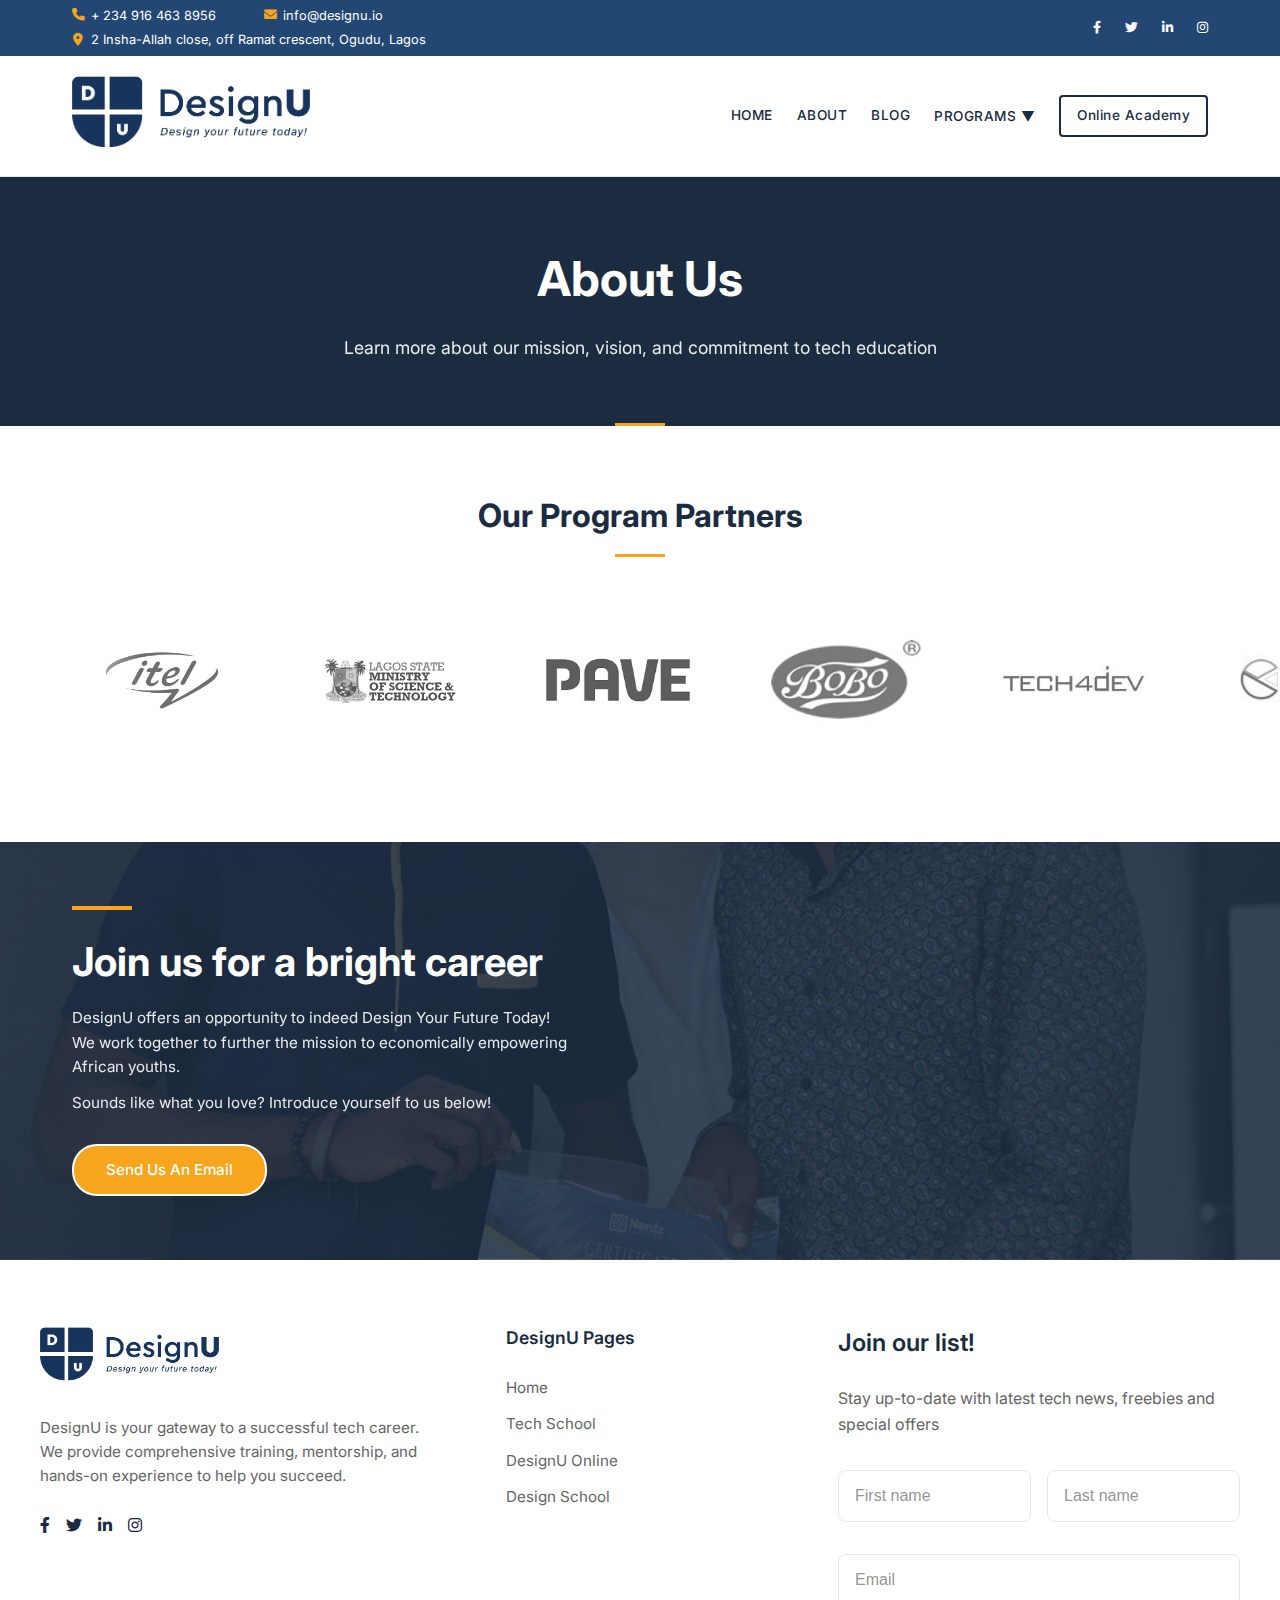
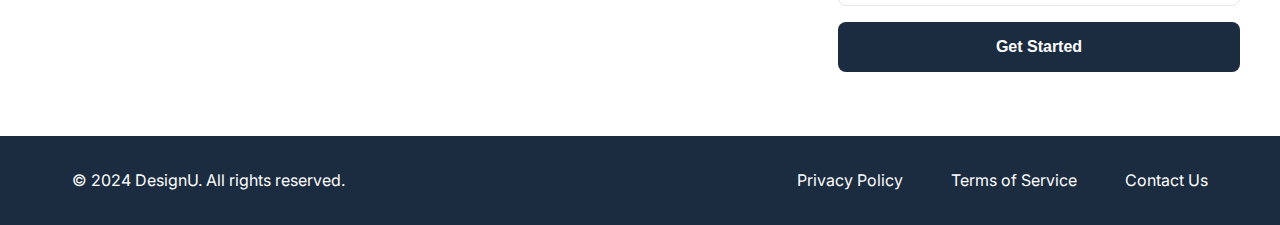
==== about.html @ 1fe7f279 "add and update about us page" ====
<!DOCTYPE html>
<html lang="en">
<head>
    <meta charset="UTF-8">
    <meta name="viewport" content="width=device-width, initial-scale=1.0">
    <title>About Us - DesignU</title>
    <link rel="stylesheet" href="css/style.css">
    <link rel="stylesheet" href="https://cdnjs.cloudflare.com/ajax/libs/font-awesome/6.0.0/css/all.min.css">
    <link href="https://fonts.googleapis.com/css2?family=Inter:wght@400;500;600;700&display=swap" rel="stylesheet">
</head>
<body>
    <!-- Top Bar -->
    <div class="top-bar">
        <div class="container">
            <div class="contact-info">
                <div class="top-row">
                    <span><i class="fas fa-phone"></i> + 234 916 463 8956</span>
                    <span><i class="fas fa-envelope"></i> info@designu.io</span>
                </div>
                <span><i class="fas fa-map-marker-alt"></i> 2 Insha-Allah close, off Ramat crescent, Ogudu, Lagos</span>
            </div>
            <div class="social-links">
                <a href="https://facebook.com/designuonline"><i class="fab fa-facebook-f"></i></a>
                <a href="X.com/nerdzfactory_co"><i class="fab fa-twitter"></i></a>
                <a href="https://linkedin.com/designuonline"><i class="fab fa-linkedin-in"></i></a>
                <a href="https://instagram.com/designuonline"><i class="fab fa-instagram"></i></a>
            </div>
        </div>
    </div>

    <!-- Header -->
    <header class="header">
        <nav class="nav-container">
            <div class="logo">
                <a href="/"><img src="img/300-x-100-icon-1.png" alt="DesignU Logo"></a>
            </div>
            <div class="nav-links">
                <a href="/">HOME</a>
                <a href="/about.html" class="active">ABOUT</a>
                <a href="#blog">BLOG</a>
                <div class="dropdown">
                    <a href="#programs">PROGRAMS ▼</a>
                    <div class="dropdown-content">
                        <a href="#tech-school">Tech School</a>
                        <a href="#design-school">Design School</a>
                    </div>
                </div>
                <a href="#designu-academy" class="btn-primary">Online Academy</a>
            </div>
            <button class="mobile-menu-button">
                <i class="fas fa-bars"></i>
            </button>
        </nav>
    </header>

    <main>
        <!-- About Page Content Will Go Here -->
        <section class="page-header">
            <div class="container">
                <h1>About Us</h1>
                <p>Learn more about our mission, vision, and commitment to tech education</p>
            </div>
        </section>

        <!-- Partners Section -->
        <section class="partners">
            <h2>Our Program Partners</h2>
            <div class="partners-carousel">
                <div class="partners-grid">
                    <!-- Original set -->
                    <div class="partner-item">
                        <a href="https://itel-mobile.com/" target="_blank">
                            <img src="img/partners/Itel_Mobile_logo-e1677628251240-2048x793.png" alt="Itel Mobile">
                        </a>
                    </div>
                    <div class="partner-item">
                        <a href="https://www.lagosstate.gov.ng/" target="_blank">
                            <img src="img/partners/most.png" alt="Lagos State Ministry">
                        </a>
                    </div>
                    <div class="partner-item">
                        <a href="https://www.pave.dev/" target="_blank">
                            <img src="img/partners/pave.png" alt="Pave">
                        </a>
                    </div>
                    <div class="partner-item">
                        <a href="https://www.bobolagos.com/" target="_blank">
                            <img src="img/partners/bobo.jpeg" alt="Bobo">
                        </a>
                    </div>
                    <div class="partner-item">
                        <a href="https://tech4dev.com/" target="_blank">
                            <img src="img/partners/tech4dev.jpeg" alt="Tech4Dev">
                        </a>
                    </div>
                    <div class="partner-item">
                        <a href="https://prunedge.com/" target="_blank">
                            <img src="img/partners/pruneedge.jpeg" alt="Prunedge">
                        </a>
                    </div>
                    <div class="partner-item">
                        <a href="https://mwpdigital.com/" target="_blank">
                            <img src="img/partners/mwp.png" alt="MWP Digital">
                        </a>
                    </div>
                    <!-- Duplicate set for seamless scrolling -->
                    <div class="partner-item">
                        <a href="https://itel-mobile.com/" target="_blank">
                            <img src="img/partners/Itel_Mobile_logo-e1677628251240-2048x793.png" alt="Itel Mobile">
                        </a>
                    </div>
                    <div class="partner-item">
                        <a href="https://www.lagosstate.gov.ng/" target="_blank">
                            <img src="img/partners/most.png" alt="Lagos State Ministry">
                        </a>
                    </div>
                    <div class="partner-item">
                        <a href="https://www.pave.dev/" target="_blank">
                            <img src="img/partners/pave.png" alt="Pave">
                        </a>
                    </div>
                    <div class="partner-item">
                        <a href="https://www.bobolagos.com/" target="_blank">
                            <img src="img/partners/bobo.jpeg" alt="Bobo">
                        </a>
                    </div>
                    <div class="partner-item">
                        <a href="https://tech4dev.com/" target="_blank">
                            <img src="img/partners/tech4dev.jpeg" alt="Tech4Dev">
                        </a>
                    </div>
                    <div class="partner-item">
                        <a href="https://prunedge.com/" target="_blank">
                            <img src="img/partners/pruneedge.jpeg" alt="Prunedge">
                        </a>
                    </div>
                    <div class="partner-item">
                        <a href="https://mwpdigital.com/" target="_blank">
                            <img src="img/partners/mwp.png" alt="MWP Digital">
                        </a>
                    </div>
                </div>
            </div>
        </section>

        <!-- Career Section -->
        <section class="career">
            <div class="container">
                <h2>Join us for a bright career</h2>
                <p>DesignU offers an opportunity to indeed Design Your Future Today! We work together to further the mission to economically empowering African youths.</p>
                <p>Sounds like what you love? Introduce yourself to us below!</p>
                <a href="mailto:info@designu.io" class="btn-primary">Send Us An Email</a>
            </div>
        </section>
    </main>

    <!-- Footer -->
    <footer class="footer">
        <div class="footer-content">
            <div class="footer-brand">
                <img src="img/300-x-100-icon-1.png" alt="DesignU Logo">
                <p>DesignU is your gateway to a successful tech career. We provide comprehensive training, mentorship, and hands-on experience to help you succeed.</p>
                <div class="social-links">
                    <a href="https://facebook.com/designuonline"><i class="fab fa-facebook-f"></i></a>
                    <a href="X.com/nerdzfactory_co"><i class="fab fa-twitter"></i></a>
                    <a href="https://linkedin.com/designuonline"><i class="fab fa-linkedin-in"></i></a>
                    <a href="https://instagram.com/designuonline"><i class="fab fa-instagram"></i></a>
                </div>
            </div>
            <div class="footer-links">
                <div class="footer-section">
                    <h4>DesignU Pages</h4>
                    <a href="/">Home</a>
                    <a href="#tech-school">Tech School</a>
                    <a href="#designu-online">DesignU Online</a>
                    <a href="#design-school">Design School</a>
                </div>
            </div>
            <div class="footer-newsletter">
                <h4>Join our list!</h4>
                <p>Stay up-to-date with latest tech news, freebies and special offers</p>
                <form class="newsletter-form">
                    <div class="form-row">
                        <input type="text" placeholder="First name" required>
                        <input type="text" placeholder="Last name" required>
                    </div>
                    <input type="email" placeholder="Email" required>
                    <button type="submit" class="btn-primary">Get Started</button>
                </form>
            </div>
        </div>
        <div class="footer-bottom">
            <div class="container">
                <p>&copy; 2024 DesignU. All rights reserved.</p>
                <div class="footer-nav">
                    <a href="/privacy">Privacy Policy</a>
                    <a href="/terms">Terms of Service</a>
                    <a href="/contact">Contact Us</a>
                </div>
            </div>
        </div>
    </footer>

    <script src="js/main.js"></script>
</body>
</html>
---- css/style.css ----
/* Reset and base styles */
* {
    margin: 0;
    padding: 0;
    box-sizing: border-box;
}

:root {
    --primary-color: #1B2B40;
    --secondary-color: #F7A51C;
    --text-color: #333333;
    --light-text: #666666;
    --background: #ffffff;
    --light-background: #F8F9FA;
    --border-color: #E5E7EB;
}

body {
    font-family: 'Inter', sans-serif;
    line-height: 1.6;
    color: var(--text-color);
    overflow-x: hidden;
}

/* Top bar styles */
.top-bar {
    background: #234773;
    color: white;
    padding: 0.35rem 0;
    font-size: 0.8rem;
}

.top-bar .container {
    max-width: 1200px;
    margin: 0 auto;
    padding: 0 2rem;
    display: flex;
    justify-content: space-between;
    align-items: center;
}

.top-bar .contact-info {
    display: flex;
    flex-direction: column;
    gap: 0.25rem;
}

.top-bar .contact-info .top-row {
    display: flex;
    gap: 3rem;
}

.top-bar .contact-info span {
    display: flex;
    align-items: center;
    gap: 0.4rem;
    white-space: nowrap;
}

.top-bar .contact-info i {
    font-size: 0.8rem;
    color: #F7A51C;
    width: 0.8rem;
    text-align: center;
}

.top-bar .social-links {
    display: flex;
    gap: 1.5rem;
}

.top-bar .social-links a {
    color: white;
    text-decoration: none;
    transition: color 0.3s;
    font-size: 0.8rem;
}

.top-bar .social-links a:hover {
    color: #F7A51C;
}

/* Header styles */
.header {
    background: white;
    box-shadow: none;
    border-bottom: 1px solid var(--border-color);
}

.nav-container {
    max-width: 1200px;
    margin: 0 auto;
    padding: 1rem 2rem;
    display: flex;
    justify-content: space-between;
    align-items: center;
    gap: 2rem;
}

.logo img {
    height: 80px;
}

.nav-links {
    display: flex;
    gap: 1.5rem;
    align-items: center;
}

.nav-links a {
    text-decoration: none;
    color: var(--primary-color);
    font-weight: 500;
    font-size: 0.85rem;
    transition: color 0.3s;
    letter-spacing: 0.5px;
}

.nav-links a:hover {
    color: var(--secondary-color);
}

.nav-links a.btn-primary {
    border: 2px solid var(--primary-color);
    background: transparent;
    color: var(--primary-color);
    border-radius: 4px;
    padding: 0.5rem 1rem;
    font-weight: 500;
    transition: all 0.3s ease;
}

.nav-links a.btn-primary:hover {
    background: var(--primary-color);
    color: white;
    transform: scale(1.05);
}

.nav-links .dropdown {
    position: relative;
}

.nav-links .dropdown-content {
    display: none;
    position: absolute;
    top: 100%;
    left: 0;
    background: white;
    min-width: 180px;
    box-shadow: 0 2px 10px rgba(0,0,0,0.1);
    border-radius: 4px;
    padding: 0.5rem 0;
    z-index: 1000;
}

.nav-links .dropdown:hover .dropdown-content {
    display: block;
}

.nav-links .dropdown-content a {
    display: block;
    padding: 0.75rem 1.5rem;
    color: var(--primary-color);
    font-size: 0.85rem;
    transition: all 0.3s ease;
}

.nav-links .dropdown-content a:hover {
    background: var(--light-background);
    color: var(--secondary-color);
}

/* Hero section */
.hero {
    position: relative;
    min-height: 97vh;
    display: flex;
    align-items: center;
    background: #1B2B40;
    overflow: hidden;
}

.slideshow {
    position: absolute;
    top: 0;
    left: 0;
    width: 100%;
    height: 100%;
}

.slide {
    position: absolute;
    top: 0;
    left: 0;
    width: 100%;
    height: 100%;
    opacity: 0;
    background-size: cover;
    background-position: center;
    background-repeat: no-repeat;
    transition: opacity 1.5s ease-in-out;
    z-index: 1;
    transform: scale(1);
}

.slide.active {
    opacity: 1;
    z-index: 2;
    animation: zoomIn 3s ease-in-out forwards;
}

.slide.fade-out {
    opacity: 0;
    transform: scale(1.1);
}

@keyframes zoomIn {
    0% {
        transform: scale(1);
    }
    100% {
        transform: scale(1.1);
    }
}

.slide::after {
    content: '';
    position: absolute;
    top: 0;
    left: 0;
    width: 100%;
    height: 100%;
    background: linear-gradient(90deg, rgba(27, 43, 64, 0.85) 0%, rgba(27, 43, 64, 0.65) 100%);
    z-index: 1;
}

.hero-content {
    position: relative;
    z-index: 3;
    max-width: 1200px;
    width: 100%;
    margin: 0 auto;
    padding-left: 4rem;
    color: white;
}

.hero h1 {
    font-size: 2.8rem;
    line-height: 1.2;
    margin-bottom: 1rem;
    font-weight: 700;
    position: relative;
}

.hero h1::before {
    content: '';
    position: absolute;
    left: 0;
    top: -1.5rem;
    width: 60px;
    height: 4px;
    background: var(--secondary-color);
}

.hero p {
    font-size: 1rem;
    margin-bottom: 2rem;
    opacity: 0.9;
    line-height: 1.6;
}

.cta-buttons {
    display: flex;
    gap: 1.2rem;
    align-items: center;
}

.cta-buttons .btn-primary {
    background: #0046FF;
    color: white;
    border-radius: 25px;
    padding: 0.6rem 1.5rem;
    font-weight: 500;
    font-size: 0.85rem;
    border: none;
    text-decoration: none;
    transition: all 0.3s ease;
    display: flex;
    align-items: center;
    gap: 0.5rem;
}

.cta-buttons .btn-primary i {
    font-size: 0.85rem;
}

.cta-buttons .btn-secondary {
    background: transparent;
    color: white;
    border: 1px solid rgba(255, 255, 255, 0.9);
    border-radius: 25px;
    padding: 0.6rem 1.5rem;
    font-weight: 500;
    font-size: 0.85rem;
    display: flex;
    align-items: center;
    gap: 0.5rem;
    text-decoration: none;
    transition: all 0.3s ease;
}

.cta-buttons .btn-primary:hover {
    transform: translateY(-1px);
    box-shadow: 0 4px 12px rgba(0, 70, 255, 0.2);
}

.cta-buttons .btn-secondary:hover {
    background: rgba(255, 255, 255, 0.1);
    transform: translateY(-1px);
}

/* About section */
@keyframes fadeIn {
    from {
        opacity: 0;
        transform: translateY(20px);
    }
    to {
        opacity: 1;
        transform: translateY(0);
    }
}

.about {
    padding: 5rem 0;
    background: white;
    text-align: center;
    opacity: 0;
    animation: fadeIn 1s ease-out forwards;
}

.about-grid {
    max-width: 1000px;
    margin: 0 auto;
    display: grid;
    grid-template-columns: 350px 1fr;
    gap: 2.5rem;
    align-items: center;
    padding: 0 2rem;
    justify-content: center;
}

.about-images {
    display: grid;
    grid-template-columns: repeat(2, 1fr);
    gap: 0.75rem;
    max-width: 350px;
    margin: 0 auto;
    opacity: 0;
    animation: fadeIn 1s ease-out 0.3s forwards;
}

.about-images img {
    width: 100%;
    height: 160px;
    object-fit: cover;
    border-radius: 8px;
}

.about-images img:first-child {
    grid-column: span 2;
    height: 160px;
}

.about-content {
    padding-right: 0;
    text-align: left;
    max-width: 500px;
    margin: 0 auto;
    opacity: 0;
    animation: fadeIn 1s ease-out 0.6s forwards;
}

.about-content h2 {
    font-size: 2.25rem;
    margin-bottom: 1rem;
    color: #1B2B40;
    line-height: 1.2;
    font-weight: 600;
}

.about-content p {
    margin-bottom: 1.5rem;
    color: var(--light-text);
    font-size: 0.95rem;
    line-height: 1.6;
}

.about-content .btn-text {
    font-size: 0.85rem;
    color: var(--primary-color);
    text-decoration: none;
    display: inline-flex;
    align-items: center;
    gap: 0.5rem;
    font-weight: 500;
    background: white;
    padding: 0.6rem 1.25rem;
    border-radius: 25px;
    transition: all 0.3s ease;
    border: 1px solid #E5E7EB;
    box-shadow: 0 2px 6px rgba(0, 0, 0, 0.05);
}

.about-content .btn-text:hover {
    background: white;
    gap: 0.75rem;
    border-color: #D1D5DB;
    box-shadow: 0 4px 12px rgba(0, 0, 0, 0.1);
}

.about-content .btn-text i {
    font-size: 0.75rem;
}

/* Features section */
.features {
    padding: 6rem 0;
    background: var(--light-background);
}

.features h2 {
    text-align: center;
    font-size: 2.5rem;
    margin-bottom: 4rem;
    color: #1B2B40;
    font-weight: 600;
    position: relative;
}

.features h2::after {
    content: '';
    position: absolute;
    bottom: -1rem;
    left: 50%;
    transform: translateX(-50%);
    width: 50px;
    height: 3px;
    background-color: #F7A51C;
}

.features-grid {
    max-width: 1200px;
    margin: 0 auto;
    display: grid;
    grid-template-columns: repeat(3, 1fr);
    gap: 3rem;
    padding: 0 2rem;
}

.feature-card {
    display: flex;
    flex-direction: column;
    align-items: flex-start;
    gap: 1rem;
    padding: 0;
    background: transparent;
    box-shadow: none;
}

.feature-card i {
    font-size: 1.75rem;
    color: #1B2B40;
    margin-bottom: 0.5rem;
}

.feature-card h3 {
    font-size: 1.25rem;
    color: #1B2B40;
    font-weight: 600;
    margin: 0;
}

.feature-card p {
    font-size: 0.95rem;
    color: #666;
    line-height: 1.6;
    margin: 0;
}

/* Testimonial section */
.testimonial {
    padding: 6rem 0;
    background: white;
    color: var(--text-color);
}

.testimonial-content {
    max-width: 1200px;
    margin: 0 auto;
    display: grid;
    grid-template-columns: 400px 1fr;
    gap: 4rem;
    align-items: center;
    padding: 0 2rem;
}

.testimonial-image img {
    width: 100%;
    height: 450px;
    object-fit: cover;
    border-radius: 8px;
}

.testimonial-text {
    display: flex;
    flex-direction: column;
    gap: 2rem;
}

.testimonial-quote {
    font-size: 1.25rem;
    line-height: 1.6;
    color: #1B2B40;
    font-style: italic;
    position: relative;
    margin-bottom: 1rem;
}

.testimonial-quote::before {
    content: '"';
    position: absolute;
    left: -1.5rem;
    top: -0.5rem;
    font-size: 3rem;
    color: #F7A51C;
    font-family: serif;
}

.testimonial-author {
    display: flex;
    flex-direction: column;
    gap: 0.5rem;
}

.testimonial-author::before {
    content: '';
    width: 50px;
    height: 3px;
    background-color: #F7A51C;
    margin-bottom: 1rem;
}

.testimonial-author h4 {
    font-size: 1.75rem;
    color: #1B2B40;
    font-weight: 600;
    margin: 0;
}

.testimonial-author p {
    font-size: 1rem;
    color: #666;
    margin: 0;
}

/* Stats section */
.stats {
    padding: 6rem 0;
    background: var(--light-background);
    opacity: 0;
    animation: fadeIn 1s ease-out forwards;
}

.stats-container {
    max-width: 1200px;
    margin: 0 auto;
    display: grid;
    grid-template-columns: repeat(2, 1fr);
    gap: 2rem;
    padding: 0 2rem;
    margin-bottom: 4rem;
}

.stat-item {
    opacity: 0;
    animation: fadeIn 1s ease-out 0.3s forwards;
}

.stat-item h3 {
    font-size: 3.5rem;
    color: #1B2B40;
    margin-bottom: 0.5rem;
    font-weight: 600;
}

.stat-item p {
    color: #666;
    font-size: 1rem;
    line-height: 1.5;
}

.program-promise {
    max-width: 1200px;
    margin: 0 auto;
    padding: 0 2rem;
    opacity: 0;
    animation: fadeIn 1s ease-out 0.6s forwards;
}

.program-promise h2 {
    font-size: 2.5rem;
    color: #1B2B40;
    margin-bottom: 1.5rem;
    font-weight: 600;
}

.program-promise p {
    font-size: 1.1rem;
    color: #F7A51C;
    margin-bottom: 2rem;
    max-width: 800px;
    line-height: 1.6;
}

.program-promise .btn-text {
    font-size: 0.9rem;
    color: #1B2B40;
    text-decoration: none;
    display: inline-flex;
    align-items: center;
    gap: 0.75rem;
    font-weight: 500;
    background: white;
    padding: 0.75rem 1.5rem;
    border-radius: 25px;
    transition: all 0.3s ease;
    border: 1px solid #E5E7EB;
    box-shadow: 0 2px 6px rgba(0, 0, 0, 0.05);
}

.program-promise .btn-text:hover {
    background: white;
    gap: 1rem;
    border-color: #D1D5DB;
    box-shadow: 0 4px 12px rgba(0, 0, 0, 0.1);
}

.program-promise .btn-text i {
    font-size: 0.8rem;
}

/* Partners section */
.partners {
    padding: 4rem 0;
    background: white;
    overflow: hidden;
}

.partners h2 {
    text-align: center;
    font-size: 2rem;
    margin-bottom: 3rem;
    color: var(--primary-color);
    position: relative;
}

.partners h2::after {
    content: '';
    position: absolute;
    bottom: -1rem;
    left: 50%;
    transform: translateX(-50%);
    width: 50px;
    height: 3px;
    background-color: #F7A51C;
}

.partners-carousel {
    position: relative;
    max-width: 1200px;
    margin: 0 auto;
    padding: 0 2rem;
}

.partners-grid {
    display: flex;
    gap: 3rem;
    align-items: center;
    animation: scroll 40s linear infinite;
    padding: 1rem 0;
}

.partner-item {
    flex: 0 0 180px;
    display: flex;
    justify-content: center;
    align-items: center;
    transition: transform 0.3s ease;
}

.partner-item:hover {
    transform: scale(1.05);
}

.partner-item a {
    display: block;
    width: 100%;
    text-align: center;
}

.partner-item img {
    max-width: 150px;
    height: auto;
    object-fit: contain;
    filter: grayscale(100%);
    opacity: 0.7;
    transition: all 0.3s ease;
}

.partner-item:hover img {
    filter: grayscale(0%);
    opacity: 1;
}

@keyframes scroll {
    0% {
        transform: translateX(0);
    }
    100% {
        transform: translateX(calc(-180px * 7 - 3rem * 7));
    }
}

.partners-carousel::before,
.partners-carousel::after {
    content: '';
    position: absolute;
    top: 0;
    width: 100px;
    height: 100%;
    z-index: 2;
}

.partners-carousel::before {
    left: 0;
    background: linear-gradient(to right, white, transparent);
}

.partners-carousel::after {
    right: 0;
    background: linear-gradient(to left, white, transparent);
}

/* CTA section */
.cta {
    padding: 6rem 0;
    background: #1B2B40;
    color: white;
    text-align: center;
    position: relative;
    overflow: hidden;
    opacity: 0;
    animation: fadeIn 1s ease-out forwards;
}

.cta-content {
    max-width: 1200px;
    margin: 0 auto;
    padding: 0 2rem;
    position: relative;
    z-index: 2;
}

.cta h2 {
    font-size: 4rem;
    margin-bottom: 1rem;
    font-weight: 700;
    opacity: 0;
    animation: fadeIn 1s ease-out 0.3s forwards;
}

.cta p {
    margin-bottom: 2.5rem;
    font-size: 1.1rem;
    opacity: 0;
    max-width: 700px;
    margin-left: auto;
    margin-right: auto;
    line-height: 1.6;
    animation: fadeIn 1s ease-out 0.6s forwards;
}

.cta .cta-buttons {
    display: flex;
    justify-content: center;
    gap: 1.5rem;
    opacity: 0;
    animation: fadeIn 1s ease-out 0.9s forwards;
}

.cta .btn-primary {
    background: #F7A51C;
    color: white;
    border-radius: 25px;
    padding: 0.75rem 1.75rem;
    font-weight: 500;
    font-size: 0.95rem;
    display: flex;
    align-items: center;
    gap: 0.5rem;
    border: none;
    transition: all 0.3s ease;
}

.cta .btn-primary:hover {
    background: #e59400;
    transform: translateY(-2px);
    box-shadow: 0 4px 12px rgba(247, 165, 28, 0.3);
}

.cta .btn-secondary {
    background: white;
    color: #1B2B40;
    border-radius: 25px;
    padding: 0.75rem 1.75rem;
    font-weight: 500;
    font-size: 0.95rem;
    display: flex;
    align-items: center;
    gap: 0.5rem;
    transition: all 0.3s ease;
}

.cta .btn-secondary:hover {
    background: #f8f9fa;
    transform: translateY(-2px);
    box-shadow: 0 4px 12px rgba(255, 255, 255, 0.2);
}

.cta .btn-primary i,
.cta .btn-secondary i {
    font-size: 0.9rem;
}

/* Button styles */
.btn-primary, .btn-secondary {
    display: inline-block;
    padding: 0.875rem 2rem;
    border-radius: 4px;
    font-weight: 600;
    text-decoration: none;
    transition: all 0.3s;
    font-size: 0.95rem;
}

.btn-primary:hover {
    background: #e59400;
    transform: translateY(-2px);
}

.btn-secondary:hover {
    background: rgba(255, 255, 255, 0.1);
    transform: translateY(-2px);
}

.btn-text {
    color: var(--secondary-color);
    text-decoration: none;
    font-weight: 600;
    display: inline-flex;
    align-items: center;
    gap: 0.5rem;
    font-size: 0.95rem;
}

.btn-text:hover {
    gap: 0.75rem;
}

/* Footer styles */
.footer {
    background: white;
    color: var(--text-color);
    padding: 4rem 2rem 0;
}

.footer-content {
    max-width: 1200px;
    margin: 0 auto;
    display: grid;
    grid-template-columns: 1.5fr 1fr 1.5fr;
    gap: 4rem;
}

.footer-brand img {
    height: 60px;
    margin-bottom: 1.5rem;
}

.footer-brand p {
    margin-bottom: 1.5rem;
    color: var(--light-text);
    font-size: 0.95rem;
    line-height: 1.6;
    max-width: 400px;
}

.footer-brand .social-links {
    display: flex;
    gap: 1rem;
}

.footer-brand .social-links a {
    color: var(--primary-color);
    transition: all 0.3s;
    font-size: 1rem;
}

.footer-brand .social-links a:hover {
    color: var(--secondary-color);
}

.footer-section h4 {
    color: var(--primary-color);
    margin-bottom: 1.5rem;
    font-size: 1.1rem;
    font-weight: 600;
}

.footer-section a {
    color: var(--light-text);
    text-decoration: none;
    display: block;
    margin-bottom: 0.75rem;
    transition: all 0.3s;
    font-size: 0.95rem;
}

.footer-section a:hover {
    color: var(--secondary-color);
}

.footer-newsletter h4 {
    color: var(--primary-color);
    margin-bottom: 1.5rem;
    font-size: 1.5rem;
    font-weight: 600;
}

.footer-newsletter p {
    color: var(--light-text);
    margin-bottom: 2rem;
    font-size: 1rem;
    line-height: 1.6;
}

.newsletter-form input {
    width: 100%;
    padding: 1rem;
    margin-bottom: 1rem;
    border: 1px solid var(--border-color);
    background: white;
    border-radius: 8px;
    color: var(--text-color);
    font-size: 1rem;
}

.newsletter-form input::placeholder {
    color: rgba(102, 102, 102, 0.7);
}

.form-row {
    display: grid;
    grid-template-columns: 1fr 1fr;
    gap: 1rem;
    margin-bottom: 1rem;
}

.newsletter-form button {
    width: 100%;
    padding: 1rem;
    background: var(--primary-color);
    border: none;
    border-radius: 8px;
    color: white;
    font-weight: 600;
    font-size: 1rem;
    cursor: pointer;
    transition: background-color 0.3s;
}

.newsletter-form button:hover {
    background: #2d3f54;
}

.footer-bottom {
    width: 100%;
    margin: 4rem 0 0;
    padding: 2rem 0;
    background: var(--primary-color);
    color: white;
    position: relative;
    left: -2rem;
    width: calc(100% + 4rem);
}

.footer-bottom .container {
    max-width: 1200px;
    width: 100%;
    margin: 0 auto;
    padding: 0 2rem;
    display: flex;
    justify-content: space-between;
    align-items: center;
}

.footer-nav {
    display: flex;
    gap: 3rem;
}

.footer-nav a {
    color: white;
    text-decoration: none;
    transition: opacity 0.3s;
}

.footer-nav a:hover {
    opacity: 1;
    color: var(--secondary-color);
}

/* Mobile menu styles */
.mobile-menu-button {
    display: none;
    background: none;
    border: none;
    font-size: 1.5rem;
    color: var(--text-color);
    cursor: pointer;
    padding: 0.5rem;
}

/* Responsive design */
@media (max-width: 1200px) {
    .container, 
    .hero-content,
    .about-grid,
    .features-grid,
    .testimonial-content,
    .stats-container,
    .partners-carousel,
    .cta-content,
    .footer-content {
        padding: 0 2rem;
    }

    .features-grid {
        grid-template-columns: repeat(2, 1fr);
        gap: 3rem;
    }
}

@media (max-width: 1024px) {
    .hero h1 {
        font-size: 2.5rem;
    }

    .about-grid {
        grid-template-columns: 1fr;
        text-align: center;
        gap: 3rem;
    }

    .about-content {
        text-align: center;
    }

    .testimonial-content {
        grid-template-columns: 1fr;
        gap: 3rem;
        text-align: center;
    }

    .testimonial-image img {
        max-width: 400px;
        margin: 0 auto;
    }

    .testimonial-quote::before {
        left: -1rem;
    }

    .testimonial-author {
        align-items: center;
    }

    .footer-content {
        grid-template-columns: 1fr 1fr;
        gap: 3rem;
    }

    .footer-brand {
        grid-column: span 2;
        text-align: center;
    }

    .footer-brand p {
        max-width: 600px;
        margin: 1.5rem auto;
    }

    .footer-brand .social-links {
        justify-content: center;
    }
}

@media (max-width: 768px) {
    .top-bar .contact-info .top-row {
        flex-direction: column;
        gap: 0.5rem;
    }

    .nav-container {
        padding: 1rem;
    }

    .logo img {
        height: 60px;
    }

    .nav-links {
        display: none;
    }

    .nav-links.show {
        display: flex;
        flex-direction: column;
        position: absolute;
        top: 100%;
        left: 0;
        right: 0;
        background: white;
        padding: 1rem;
        box-shadow: 0 2px 4px rgba(0,0,0,0.1);
        z-index: 1000;
    }

    .mobile-menu-button {
        display: block;
    }

    .hero {
        min-height: 80vh;
        padding: 6rem 1rem;
    }

    .hero-content {
        padding: 0 1rem;
        text-align: center;
    }

    .hero h1::before {
        left: 50%;
        transform: translateX(-50%);
    }

    .cta-buttons {
        flex-direction: column;
        gap: 1rem;
        align-items: stretch;
    }

    .features-grid {
        grid-template-columns: 1fr;
        gap: 2.5rem;
    }

    .feature-card {
        align-items: center;
        text-align: center;
    }

    .stats-container {
        grid-template-columns: 1fr;
        text-align: center;
    }

    .program-promise {
        text-align: center;
    }

    .partners h2 {
        font-size: 1.75rem;
    }

    .cta h2 {
        font-size: 2.5rem;
    }

    .footer-content {
        grid-template-columns: 1fr;
        text-align: center;
    }

    .footer-brand {
        grid-column: auto;
    }

    .footer-section {
        text-align: center;
    }

    .footer-newsletter {
        max-width: 400px;
        margin: 0 auto;
    }
}

@media (max-width: 480px) {
    .top-bar {
        display: none;
    }

    .hero h1 {
        font-size: 2rem;
    }

    .hero p {
        font-size: 1rem;
    }

    .about-content h2 {
        font-size: 1.75rem;
    }

    .features h2 {
        font-size: 1.75rem;
    }

    .feature-card h3 {
        font-size: 1.1rem;
    }

    .testimonial-quote {
        font-size: 1rem;
    }

    .testimonial-author h4 {
        font-size: 1.25rem;
    }

    .stat-item h3 {
        font-size: 2.5rem;
    }

    .program-promise h2 {
        font-size: 1.75rem;
    }

    .cta h2 {
        font-size: 2rem;
    }

    .cta p {
        font-size: 0.95rem;
    }

    .form-row {
        grid-template-columns: 1fr;
    }
}

/* Touch device optimizations */
@media (hover: none) {
    .btn-primary:hover,
    .btn-secondary:hover,
    .btn-text:hover,
    .nav-links a:hover,
    .partner-item:hover {
        transform: none;
        box-shadow: none;
    }

    .partner-item img {
        filter: grayscale(0%);
        opacity: 1;
    }
}

/* High-resolution screens */
@media (-webkit-min-device-pixel-ratio: 2), (min-resolution: 192dpi) {
    .hero,
    .testimonial-image img,
    .partner-item img {
        image-rendering: -webkit-optimize-contrast;
        image-rendering: crisp-edges;
    }
}

/* Landscape mode */
@media (max-height: 600px) and (orientation: landscape) {
    .hero {
        min-height: 100vh;
    }

    .hero-content {
        padding-top: 2rem;
        padding-bottom: 2rem;
    }
}

/* Print styles */
@media print {
    .hero,
    .cta,
    .footer-bottom {
        background: white !important;
        color: black !important;
    }

    .nav-links,
    .mobile-menu-button,
    .cta-buttons,
    .footer-newsletter {
        display: none !important;
    }
}

/* Page Header styles */
.page-header {
    background: var(--primary-color);
    color: white;
    padding: 4rem 0;
    text-align: center;
    position: relative;
}

.page-header::after {
    content: '';
    position: absolute;
    bottom: 0;
    left: 50%;
    transform: translateX(-50%);
    width: 50px;
    height: 3px;
    background-color: var(--secondary-color);
}

.page-header h1 {
    font-size: 3rem;
    margin-bottom: 1rem;
    font-weight: 700;
}

.page-header p {
    font-size: 1.1rem;
    opacity: 0.9;
    max-width: 600px;
    margin: 0 auto;
    line-height: 1.6;
}

/* Add responsive styles for page header */
@media (max-width: 768px) {
    .page-header {
        padding: 3rem 0;
    }

    .page-header h1 {
        font-size: 2.5rem;
    }
}

@media (max-width: 480px) {
    .page-header {
        padding: 2.5rem 0;
    }

    .page-header h1 {
        font-size: 2rem;
    }

    .page-header p {
        font-size: 1rem;
    }
}

/* Career section */
.career {
    background: linear-gradient(rgba(27, 43, 64, 0.85), rgba(27, 43, 64, 0.85)), url('../img/slideshow/5.png');
    background-size: cover;
    background-position: center;
    padding: 4rem 0;
    color: white;
    position: relative;
}

.career .container {
    max-width: 1200px;
    margin: 0 auto;
    padding: 0 2rem;
    text-align: left;
    display: flex;
    flex-direction: column;
    align-items: flex-start;
    padding-right: calc(50% + 2rem);
}

.career h2 {
    font-size: 2.5rem;
    font-weight: 700;
    margin-bottom: 1.25rem;
    line-height: 1.2;
    position: relative;
    padding-top: 2rem;
}

.career h2::before {
    content: '';
    position: absolute;
    top: 0;
    left: 0;
    width: 60px;
    height: 4px;
    background-color: var(--secondary-color);
}

.career p {
    font-size: 0.95rem;
    max-width: 500px;
    margin: 0 0 0.75rem;
    line-height: 1.6;
    opacity: 0.9;
}

.career .btn-primary {
    background: var(--secondary-color);
    color: white;
    border: 2px solid white;
    border-radius: 25px;
    padding: 0.75rem 2rem;
    font-size: 0.95rem;
    font-weight: 500;
    text-decoration: none;
    transition: all 0.3s ease;
    display: inline-block;
    margin-top: 1rem;
}

.career .btn-primary:hover {
    background: transparent;
    color: white;
    transform: translateY(-2px);
    box-shadow: 0 4px 12px rgba(255, 255, 255, 0.2);
}

@media (max-width: 1024px) {
    .career .container {
        padding-right: 2rem;
        align-items: center;
        text-align: center;
    }

    .career h2::before {
        left: 50%;
        transform: translateX(-50%);
    }
}

@media (max-width: 768px) {
    .career h2 {
        font-size: 2.25rem;
    }
    
    .career p {
        font-size: 0.95rem;
    }
}

@media (max-width: 480px) {
    .career h2 {
        font-size: 2rem;
    }
}
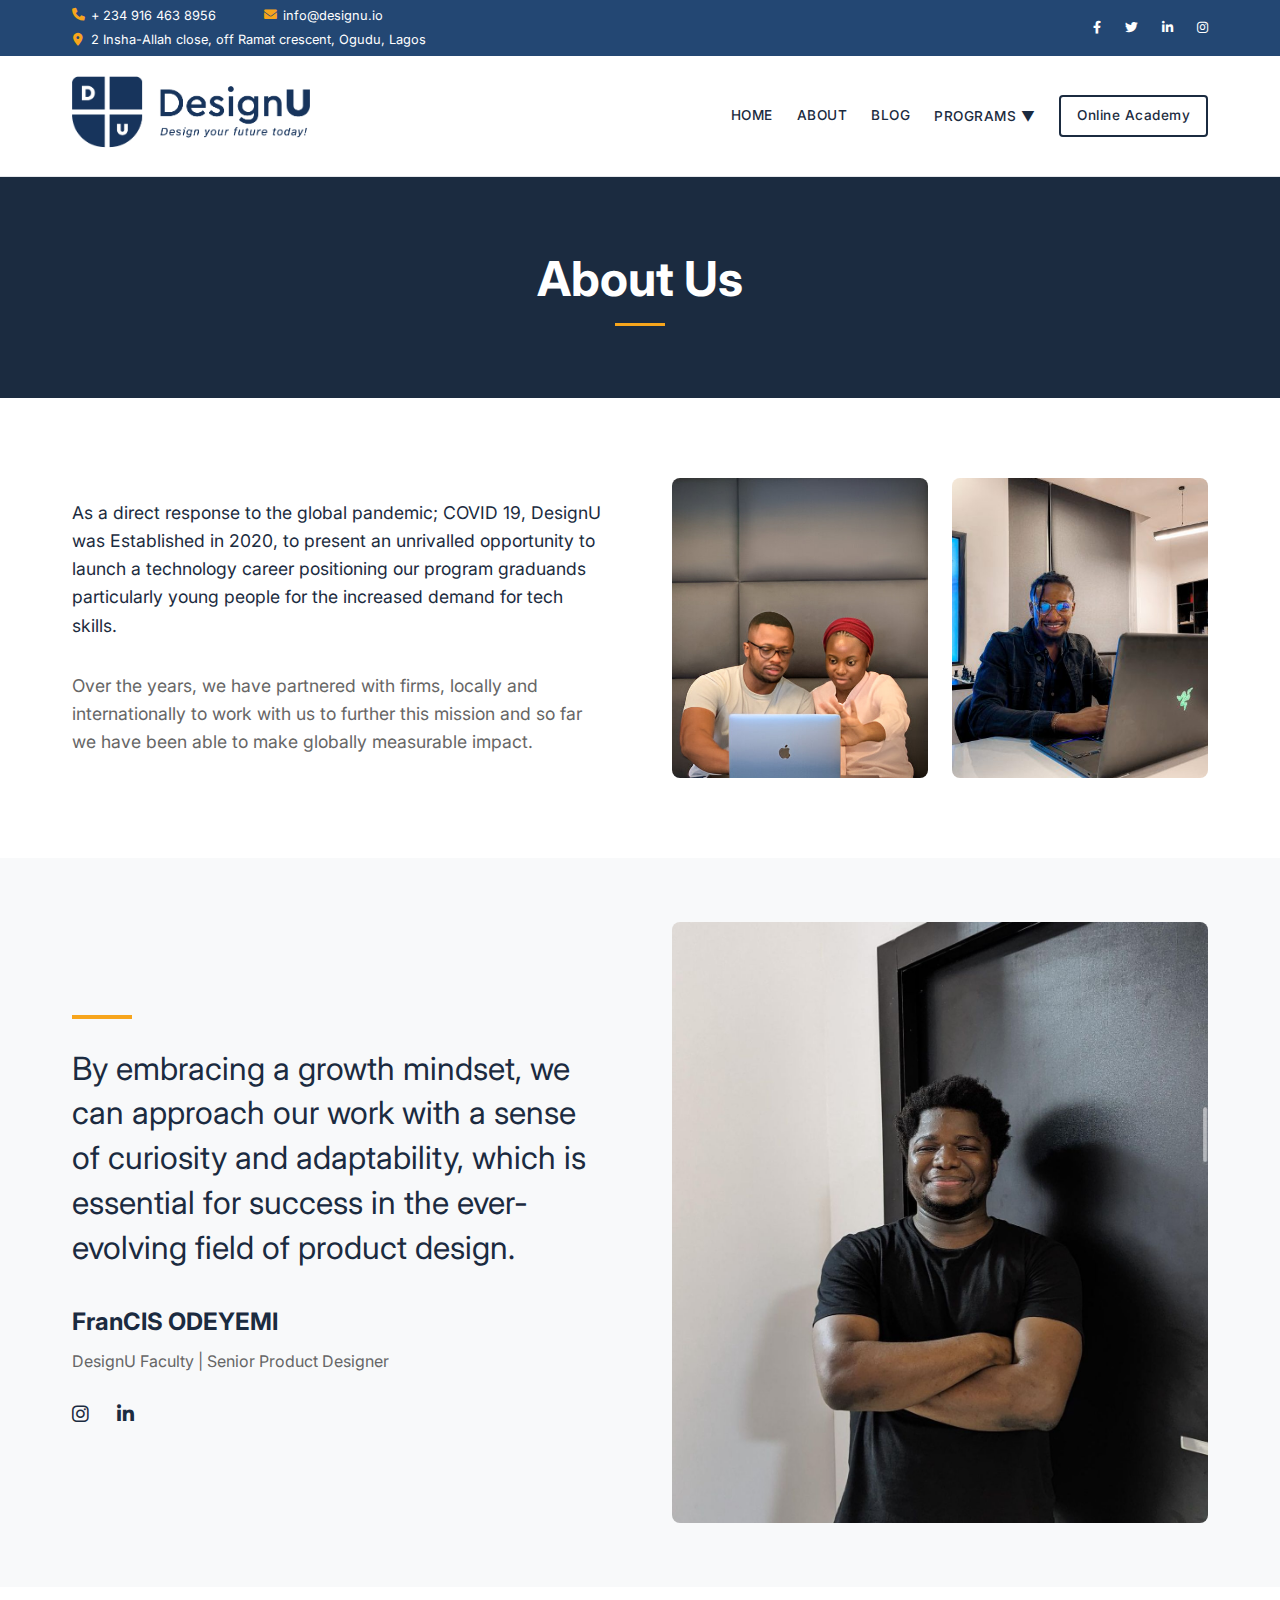
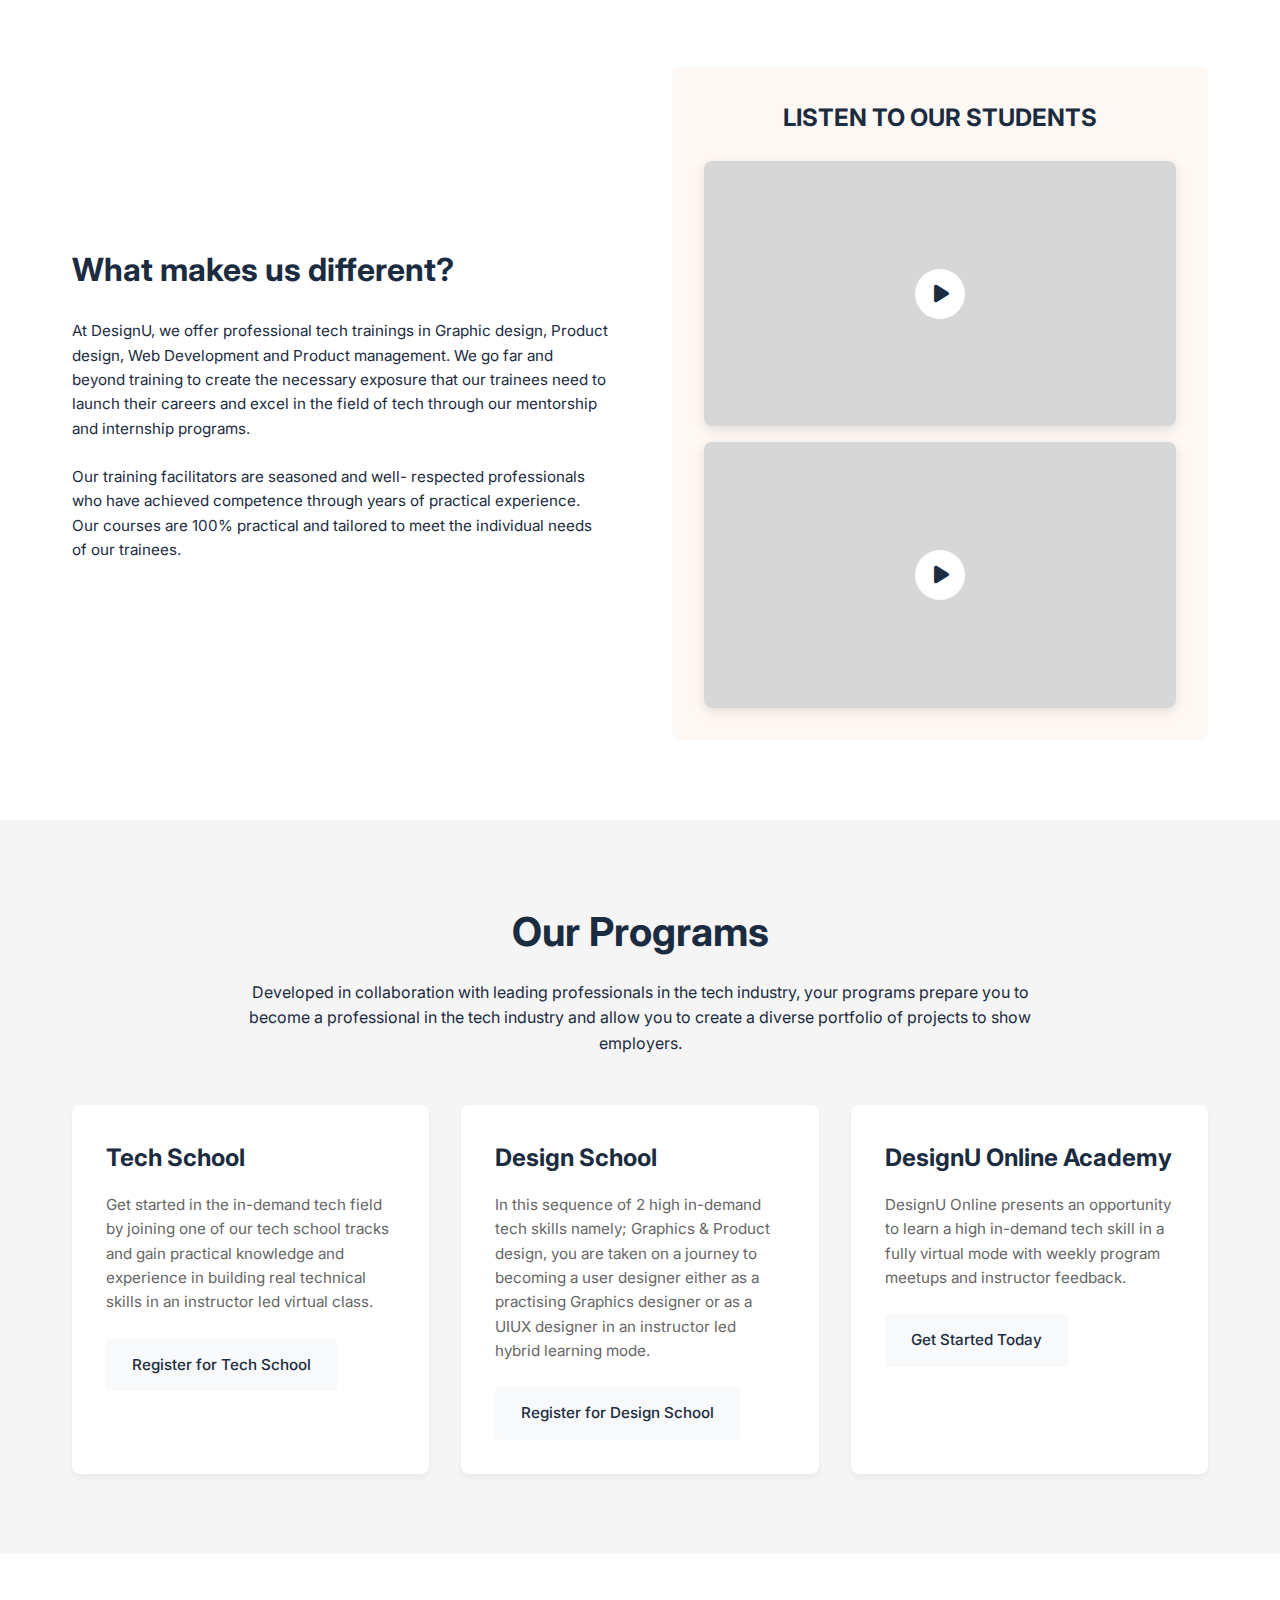
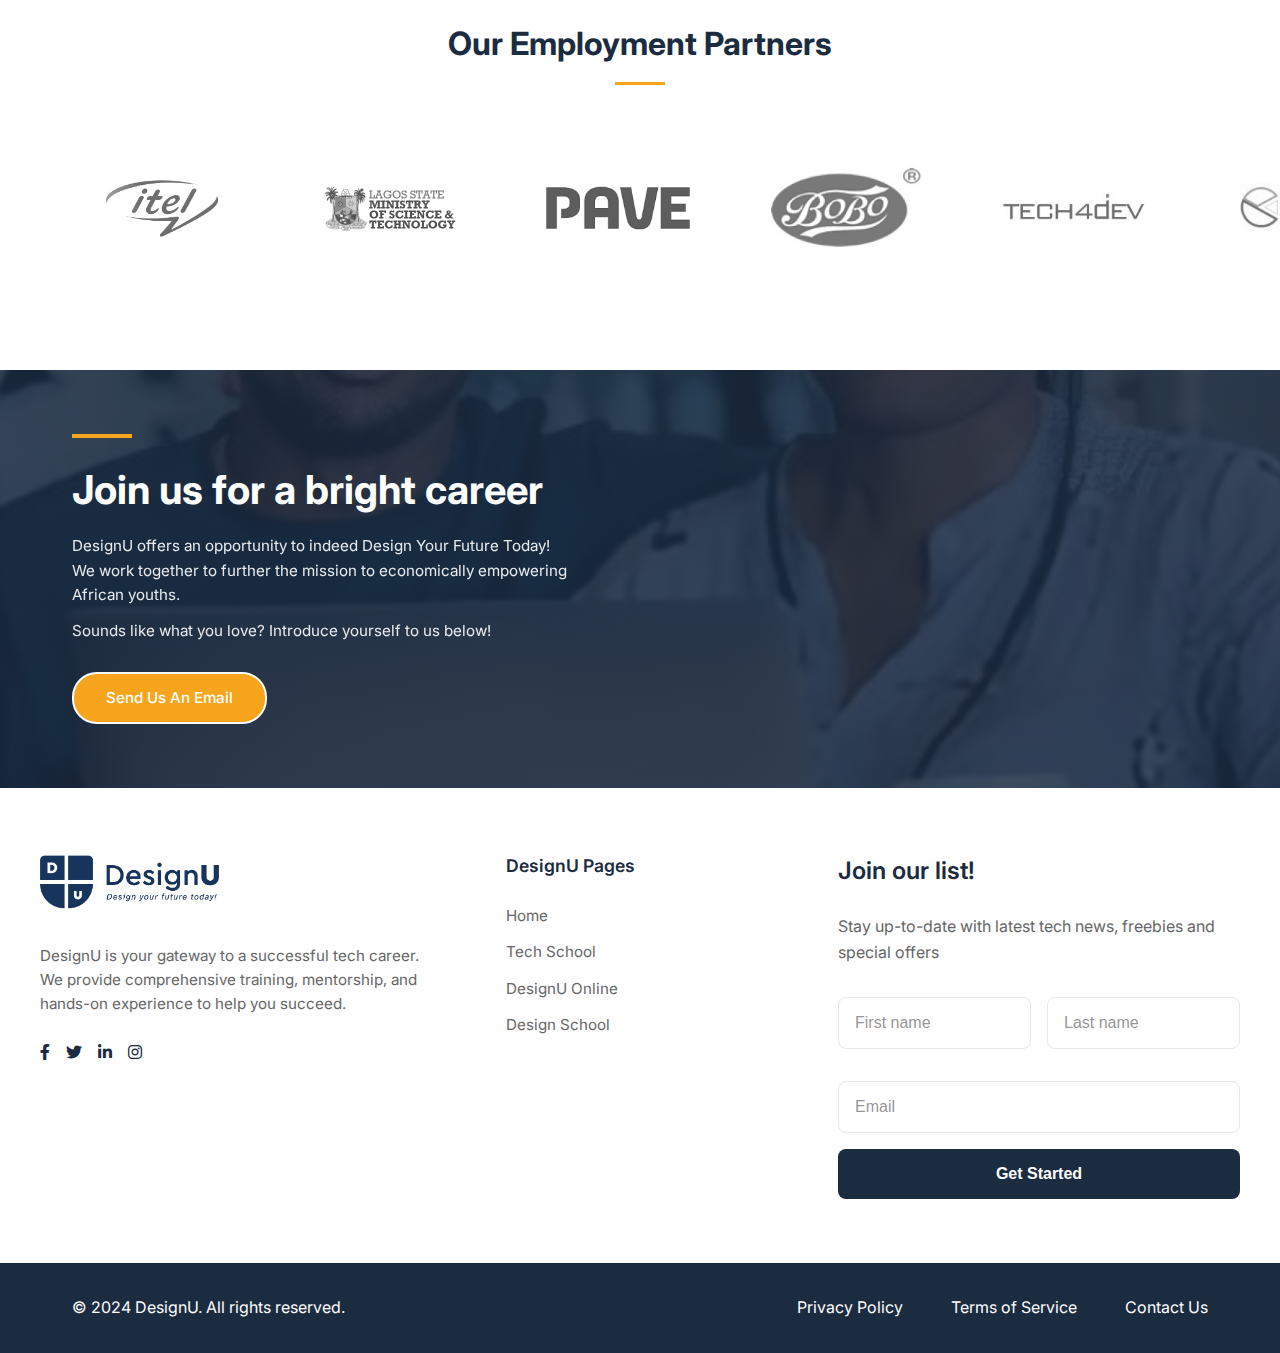
==== commit 451f3c29: "update about us page" ====
--- a/about.html
+++ b/about.html
@@ -35,7 +35,7 @@
                 <a href="/"><img src="img/300-x-100-icon-1.png" alt="DesignU Logo"></a>
             </div>
             <div class="nav-links">
-                <a href="/">HOME</a>
+                <a href="index.html">HOME</a>
                 <a href="/about.html" class="active">ABOUT</a>
                 <a href="#blog">BLOG</a>
                 <div class="dropdown">
@@ -58,13 +58,119 @@
         <section class="page-header">
             <div class="container">
                 <h1>About Us</h1>
-                <p>Learn more about our mission, vision, and commitment to tech education</p>
-            </div>
-        </section>
+            </div>
+        </section>
+
+        <!-- History Section -->
+        <section class="history">
+            <div class="container">
+                <div class="history-content">
+                    <p>As a direct response to the global pandemic; COVID 19, DesignU was Established in 2020, to present an unrivalled opportunity to launch a technology career positioning our program graduands particularly young people for the increased demand for tech skills.</p>
+                    <p>Over the years, we have partnered with firms, locally and internationally to work with us to further this mission and so far we have been able to make globally measurable impact.</p>
+                </div>
+                <div class="history-images">
+                    <img src="img/cut-in-a-moment-1PxjCRkI70k-unsplash-252x300.jpg" alt="Students collaborating">
+                    <img src="img/cut-in-a-moment-JvbIDIFrTu8-unsplash-scaled-qf304ojgjvwc5z4l5fqug575on2rtlv7ksjaqknvl8.jpg" alt="Student working">
+                </div>
+            </div>
+        </section>
+
+        <!-- Faculty Profile Section -->
+        <section class="faculty-profile">
+            <div class="container">
+                <div class="faculty-profile-content">
+                    <div class="quote">
+                        By embracing a growth mindset, we can approach our work with a sense of curiosity and adaptability, which is essential for success in the ever-evolving field of product design.
+                    </div>
+                    <div class="author">
+                        <div class="author-name">FranCIS ODEYEMI</div>
+                        <div class="author-title">DesignU Faculty | Senior Product Designer</div>
+                        <div class="social-links">
+                            <a href="https://www.instagram.com/francisodeyemi/"><i class="fab fa-instagram"></i></a>
+                            <a href="https://www.linkedin.com/in/francisodeyemi/"><i class="fab fa-linkedin-in"></i></a>
+                        </div>
+                    </div>
+                </div>
+                <div class="faculty-profile-image">
+                    <img src="img/about us/1742200201626.jpeg" alt="Francis Odeyemi - Senior Product Designer">
+                </div>
+            </div>
+        </section>
+
+                <!-- Student Testimonials Video Section -->
+                <section class="student-testimonials">
+                    <div class="container">
+                        <div class="testimonials-content">
+                            <h2>What makes us different?</h2>
+                            <p>At DesignU, we offer professional tech trainings in Graphic design, Product design, Web Development and Product management. We go far and beyond training to create the necessary exposure that our trainees need to launch their careers and excel in the field of tech through our mentorship and internship programs.</p>
+                            <p>Our training facilitators are seasoned and well- respected professionals who have achieved competence through years of practical experience. Our courses are 100% practical and tailored to meet the individual needs of our trainees.</p>
+                        </div>
+                        <div class="video-section">
+                            <h3>LISTEN TO OUR STUDENTS</h3>
+                            <div class="video-grid">
+                                <div class="video-item" onclick="this.classList.add('playing')">
+                                    <iframe 
+                                        src="https://www.youtube.com/embed/ghkIouhSPjg?autoplay=0&rel=0&modestbranding=1" 
+                                        title="Student Testimonial 1"
+                                        allow="accelerometer; autoplay; clipboard-write; encrypted-media; gyroscope; picture-in-picture" 
+                                        allowfullscreen>
+                                    </iframe>
+                                    <div class="play-overlay">
+                                        <div class="play-button">
+                                            <i class="fas fa-play"></i>
+                                        </div>
+                                    </div>
+                                </div>
+                                <div class="video-item" onclick="this.classList.add('playing')">
+                                    <iframe 
+                                        src="https://www.youtube.com/embed/IdyW8VLDzxY?autoplay=0&rel=0&modestbranding=1" 
+                                        title="Student Testimonial 2"
+                                        allow="accelerometer; autoplay; clipboard-write; encrypted-media; gyroscope; picture-in-picture" 
+                                        allowfullscreen>
+                                    </iframe>
+                                    <div class="play-overlay">
+                                        <div class="play-button">
+                                            <i class="fas fa-play"></i>
+                                        </div>
+                                    </div>
+                                </div>
+                            </div>
+                        </div>
+                    </div>
+                </section>
+
+                <!-- Programs Section -->
+                <section class="programs">
+                    <div class="container">
+                        <div class="programs-header">
+                            <h2>Our Programs</h2>
+                            <p>Developed in collaboration with leading professionals in the tech industry, your programs prepare you to become a professional in the tech industry and allow you to create a diverse portfolio of projects to show employers.</p>
+                        </div>
+                        <div class="programs-grid">
+                            <div class="program-card">
+                                <h3>Tech School</h3>
+                                <p>Get started in the in-demand tech field by joining one of our tech school tracks and gain practical knowledge and experience in building real technical skills in an instructor led virtual class.</p>
+                                <a href="#" class="btn-primary">Register for Tech School</a>
+                            </div>
+                            <div class="program-card">
+                                <h3>Design School</h3>
+                                <p>In this sequence of 2 high in-demand tech skills namely; Graphics & Product design, you are taken on a journey to becoming a user designer either as a practising Graphics designer or as a UIUX designer in an instructor led hybrid learning mode.</p>
+                                <a href="#" class="btn-primary">Register for Design School</a>
+                            </div>
+                            <div class="program-card">
+                                <h3>DesignU Online Academy</h3>
+                                <p>DesignU Online presents an opportunity to learn a high in-demand tech skill in a fully virtual mode with weekly program meetups and instructor feedback.</p>
+                                <a href="#" class="btn-primary">Get Started Today</a>
+                            </div>
+                        </div>
+                    </div>
+                </section>
+
+
 
         <!-- Partners Section -->
         <section class="partners">
-            <h2>Our Program Partners</h2>
+            <h2>Our Employment Partners</h2>
             <div class="partners-carousel">
                 <div class="partners-grid">
                     <!-- Original set -->
@@ -149,7 +255,7 @@
                 <h2>Join us for a bright career</h2>
                 <p>DesignU offers an opportunity to indeed Design Your Future Today! We work together to further the mission to economically empowering African youths.</p>
                 <p>Sounds like what you love? Introduce yourself to us below!</p>
-                <a href="mailto:info@designu.io" class="btn-primary">Send Us An Email</a>
+                <a href="mailto: info@nerdzfactory.co" class="btn-primary">Send Us An Email</a>
             </div>
         </section>
     </main>
--- a/css/style.css
+++ b/css/style.css
@@ -1337,21 +1337,22 @@
     position: relative;
 }
 
-.page-header::after {
+.page-header h1 {
+    font-size: 3rem;
+    margin-bottom: 1rem;
+    font-weight: 700;
+    position: relative;
+}
+
+.page-header h1::after {
     content: '';
     position: absolute;
-    bottom: 0;
+    bottom: -0.5rem;
     left: 50%;
     transform: translateX(-50%);
     width: 50px;
     height: 3px;
-    background-color: var(--secondary-color);
-}
-
-.page-header h1 {
-    font-size: 3rem;
-    margin-bottom: 1rem;
-    font-weight: 700;
+    background-color: #F7A51C;
 }
 
 .page-header p {
@@ -1389,15 +1390,38 @@
 
 /* Career section */
 .career {
-    background: linear-gradient(rgba(27, 43, 64, 0.85), rgba(27, 43, 64, 0.85)), url('../img/slideshow/5.png');
+    background: linear-gradient(rgba(27, 43, 64, 0.85), rgba(27, 43, 64, 0.85)), url('../img/33946170.jpg');
     background-size: cover;
     background-position: center;
     padding: 4rem 0;
     color: white;
     position: relative;
+    transition: all 0.5s ease;
+    overflow: hidden;
+}
+
+.career::before {
+    content: '';
+    position: absolute;
+    top: 0;
+    left: 0;
+    width: 100%;
+    height: 100%;
+    background: linear-gradient(rgba(27, 43, 64, 0.85), rgba(27, 43, 64, 0.85)), url('../img/33946170.jpg');
+    background-size: cover;
+    background-position: center;
+    transition: transform 0.5s ease;
+    z-index: 0;
+    transform: scale(1.5);
+}
+
+.career:hover::before {
+    transform: scale(1);
 }
 
 .career .container {
+    position: relative;
+    z-index: 1;
     max-width: 1200px;
     margin: 0 auto;
     padding: 0 2rem;
@@ -1483,4 +1507,557 @@
     .career h2 {
         font-size: 2rem;
     }
+}
+
+/* Faculty Profile section */
+.faculty-profile {
+    padding: 4rem 0;
+    background: var(--light-background);
+}
+
+.faculty-profile .container {
+    max-width: 1200px;
+    margin: 0 auto;
+    padding: 0 2rem;
+    display: grid;
+    grid-template-columns: 1fr 1fr;
+    gap: 4rem;
+    align-items: center;
+}
+
+.faculty-profile-content {
+    color: var(--primary-color);
+}
+
+.faculty-profile-content .quote {
+    font-size: 2rem;
+    line-height: 1.4;
+    margin-bottom: 2rem;
+    position: relative;
+    padding-top: 2rem;
+}
+
+.faculty-profile-content .quote::before {
+    content: '';
+    position: absolute;
+    top: 0;
+    left: 0;
+    width: 60px;
+    height: 4px;
+    background-color: var(--secondary-color);
+}
+
+.faculty-profile-content .author {
+    margin-top: 2rem;
+}
+
+.faculty-profile-content .author-name {
+    font-size: 1.5rem;
+    font-weight: 700;
+    color: var(--primary-color);
+    margin-bottom: 0.5rem;
+}
+
+.faculty-profile-content .author-title {
+    font-size: 1rem;
+    color: var(--light-text);
+}
+
+.faculty-profile-content .social-links {
+    margin-top: 1.5rem;
+}
+
+.faculty-profile-content .social-links a {
+    text-decoration: none;
+    color: var(--primary-color);
+    margin-right: 1.5rem;
+    font-size: 1.2rem;
+    transition: color 0.3s ease;
+}
+
+.faculty-profile-content .social-links a:hover {
+    color: var(--secondary-color);
+}
+
+.faculty-profile-image {
+    width: 100%;
+    height: 100%;
+    min-height: 400px;
+    border-radius: 8px;
+    overflow: hidden;
+}
+
+.faculty-profile-image img {
+    width: 100%;
+    height: 100%;
+    object-fit: cover;
+}
+
+@media (max-width: 1024px) {
+    .faculty-profile .container {
+        grid-template-columns: 1fr;
+        gap: 3rem;
+    }
+
+    .faculty-profile-content {
+        order: 2;
+    }
+
+    .faculty-profile-image {
+        order: 1;
+        max-width: 500px;
+        margin: 0 auto;
+    }
+}
+
+@media (max-width: 768px) {
+    .faculty-profile-content .quote {
+        font-size: 1.75rem;
+    }
+}
+
+@media (max-width: 480px) {
+    .faculty-profile-content .quote {
+        font-size: 1.5rem;
+    }
+}
+
+/* History section */
+.history {
+    padding: 5rem 0;
+    background: white;
+}
+
+.history .container {
+    max-width: 1200px;
+    margin: 0 auto;
+    padding: 0 2rem;
+    display: grid;
+    grid-template-columns: 1fr 1fr;
+    gap: 4rem;
+    align-items: center;
+}
+
+.history-content {
+    color: var(--primary-color);
+}
+
+.history-content p {
+    font-size: 1.1rem;
+    line-height: 1.6;
+    margin-bottom: 2rem;
+}
+
+.history-content p:last-child {
+    margin-bottom: 0;
+    color: var(--light-text);
+}
+
+.history-images {
+    display: grid;
+    grid-template-columns: repeat(2, 1fr);
+    gap: 1.5rem;
+}
+
+.history-images img {
+    width: 100%;
+    height: 300px;
+    object-fit: cover;
+    border-radius: 8px;
+}
+
+@media (max-width: 1024px) {
+    .history .container {
+        grid-template-columns: 1fr;
+        gap: 3rem;
+    }
+
+    .history-content {
+        order: 1;
+    }
+
+    .history-images {
+        order: 2;
+        max-width: 800px;
+        margin: 0 auto;
+    }
+}
+
+@media (max-width: 768px) {
+    .history-content p {
+        font-size: 1rem;
+    }
+}
+
+@media (max-width: 480px) {
+    .history-images {
+        grid-template-columns: 1fr;
+    }
+}
+
+/* Student Testimonials Video section */
+.student-testimonials {
+    padding: 5rem 0;
+    background: white;
+}
+
+.student-testimonials .container {
+    max-width: 1200px;
+    margin: 0 auto;
+    padding: 0 2rem;
+    display: grid;
+    grid-template-columns: 1fr 1fr;
+    gap: 4rem;
+    align-items: center;
+}
+
+.testimonials-content {
+    color: var(--primary-color);
+    display: flex;
+    flex-direction: column;
+    justify-content: center;
+    height: 100%;
+}
+
+.testimonials-content h2 {
+    color: var(--primary-color);
+    font-size: 2rem;
+    font-weight: 700;
+    margin-bottom: 1.5rem;
+}
+
+.testimonials-content p {
+    font-size: 0.95rem;
+    line-height: 1.6;
+    margin-bottom: 1.5rem;
+    color: var(--primary-color);
+}
+
+.testimonials-content p:last-child {
+    margin-bottom: 0;
+}
+
+.video-section {
+    background: #FDF8F3;
+    padding: 2rem;
+    border-radius: 8px;
+}
+
+.video-section h3 {
+    color: var(--primary-color);
+    font-size: 1.5rem;
+    font-weight: 700;
+    margin-bottom: 1.5rem;
+    text-align: center;
+}
+
+.video-grid {
+    display: flex;
+    flex-direction: column;
+    gap: 1rem;
+    max-width: 500px;
+    margin: 0 auto;
+}
+
+.video-item {
+    position: relative;
+    border-radius: 8px;
+    overflow: hidden;
+    background: #f0f0f0;
+    aspect-ratio: 16/9;
+    box-shadow: 0 4px 12px rgba(0, 0, 0, 0.1);
+    cursor: pointer;
+}
+
+.video-item iframe {
+    position: absolute;
+    top: 0;
+    left: 0;
+    width: 100%;
+    height: 100%;
+    border: none;
+    z-index: 1;
+}
+
+.video-item .play-overlay {
+    position: absolute;
+    top: 0;
+    left: 0;
+    width: 100%;
+    height: 100%;
+    background: rgba(0, 0, 0, 0.1);
+    z-index: 2;
+    transition: all 0.3s ease;
+    display: flex;
+    align-items: center;
+    justify-content: center;
+}
+
+.video-item .play-button {
+    width: 50px;
+    height: 50px;
+    background: white;
+    border-radius: 50%;
+    display: flex;
+    align-items: center;
+    justify-content: center;
+    transition: all 0.3s ease;
+}
+
+.video-item .play-button i {
+    color: var(--primary-color);
+    font-size: 20px;
+    margin-left: 3px;
+}
+
+.video-item:hover .play-overlay {
+    background: rgba(0, 0, 0, 0.2);
+}
+
+.video-item:hover .play-button {
+    transform: scale(1.1);
+    box-shadow: 0 4px 12px rgba(0, 0, 0, 0.15);
+}
+
+.video-item.playing .play-overlay {
+    display: none;
+}
+
+@media (max-width: 1024px) {
+    .student-testimonials .container {
+        grid-template-columns: 1fr;
+        gap: 3rem;
+    }
+
+    .testimonials-content {
+        text-align: left;
+    }
+
+    .video-section {
+        max-width: 600px;
+        margin: 0 auto;
+    }
+}
+
+@media (max-width: 768px) {
+    .testimonials-content h2 {
+        font-size: 1.75rem;
+    }
+
+    .testimonials-content p {
+        font-size: 0.9rem;
+    }
+
+    .video-section h3 {
+        font-size: 1.25rem;
+    }
+}
+
+@media (max-width: 480px) {
+    .student-testimonials {
+        padding: 3rem 0;
+    }
+}
+
+/* Programs section */
+.programs {
+    padding: 5rem 0;
+    background: whitesmoke;
+    text-align: center;
+}
+
+.programs .container {
+    max-width: 1200px;
+    margin: 0 auto;
+    padding: 0 2rem;
+}
+
+.programs-header {
+    margin-bottom: 3rem;
+}
+
+.programs-header h2 {
+    color: var(--primary-color);
+    font-size: 2.5rem;
+    font-weight: 700;
+    margin-bottom: 1rem;
+}
+
+.programs-header p {
+    color: var(--primary-color);
+    font-size: 1rem;
+    line-height: 1.6;
+    max-width: 800px;
+    margin: 0 auto;
+}
+
+.programs-grid {
+    display: grid;
+    grid-template-columns: repeat(3, 1fr);
+    gap: 2rem;
+    margin-top: 2rem;
+}
+
+.program-card {
+    background: white;
+    border-radius: 8px;
+    padding: 2rem;
+    text-align: left;
+    box-shadow: 0 4px 6px rgba(0, 0, 0, 0.05);
+    transition: all 0.3s ease;
+    border: 2px solid transparent;
+}
+
+.program-card:hover {
+    transform: translateY(-5px);
+    border-color: var(--primary-color);
+}
+
+.program-card h3 {
+    color: var(--primary-color);
+    font-size: 1.5rem;
+    font-weight: 700;
+    margin-bottom: 1rem;
+}
+
+.program-card p {
+    color: var(--light-text);
+    font-size: 0.95rem;
+    line-height: 1.6;
+    margin-bottom: 1.5rem;
+}
+
+.program-card .btn-primary {
+    display: inline-block;
+    padding: 0.75rem 1.5rem;
+    background: var(--light-background);
+    color: var(--primary-color);
+    text-decoration: none;
+    border-radius: 4px;
+    font-weight: 500;
+    transition: all 0.3s ease;
+    border: 2px solid transparent;
+}
+
+.program-card:hover .btn-primary {
+    background: var(--primary-color);
+    color: white;
+    border-color: var(--primary-color);
+}
+
+@media (max-width: 1024px) {
+    .programs-grid {
+        grid-template-columns: repeat(2, 1fr);
+    }
+}
+
+@media (max-width: 768px) {
+    .programs-grid {
+        grid-template-columns: 1fr;
+        max-width: 500px;
+        margin: 2rem auto 0;
+    }
+
+    .programs-header h2 {
+        font-size: 2rem;
+    }
+}
+
+/* Program Partners section */
+.program-partners {
+    padding: 4rem 0;
+    background: white;
+    overflow: hidden;
+}
+
+.program-partners h2 {
+    text-align: center;
+    font-size: 2rem;
+    margin-bottom: 3rem;
+    color: var(--primary-color);
+    position: relative;
+}
+
+.program-partners h2::after {
+    content: '';
+    position: absolute;
+    bottom: -1rem;
+    left: 50%;
+    transform: translateX(-50%);
+    width: 50px;
+    height: 3px;
+    background-color: #F7A51C;
+}
+
+.program-partners-carousel {
+    position: relative;
+    max-width: 1200px;
+    margin: 0 auto;
+    padding: 0 2rem;
+}
+
+.program-partners-grid {
+    display: flex;
+    gap: 3rem;
+    align-items: center;
+    animation: scroll 40s linear infinite;
+    padding: 1rem 0;
+}
+
+.program-partner-item {
+    flex: 0 0 180px;
+    display: flex;
+    justify-content: center;
+    align-items: center;
+    transition: transform 0.3s ease;
+}
+
+.program-partner-item:hover {
+    transform: scale(1.05);
+}
+
+.program-partner-item a {
+    display: block;
+    width: 100%;
+    text-align: center;
+}
+
+.program-partner-item img {
+    max-width: 150px;
+    height: auto;
+    object-fit: contain;
+    filter: grayscale(100%);
+    opacity: 0.7;
+    transition: all 0.3s ease;
+}
+
+.program-partner-item:hover img {
+    filter: grayscale(0%);
+    opacity: 1;
+}
+
+.program-partners-carousel::before,
+.program-partners-carousel::after {
+    content: '';
+    position: absolute;
+    top: 0;
+    width: 100px;
+    height: 100%;
+    z-index: 2;
+}
+
+.program-partners-carousel::before {
+    left: 0;
+    background: linear-gradient(to right, white, transparent);
+}
+
+.program-partners-carousel::after {
+    right: 0;
+    background: linear-gradient(to left, white, transparent);
+}
+
+@media (max-width: 768px) {
+    .program-partners h2 {
+        font-size: 1.75rem;
+    }
 } 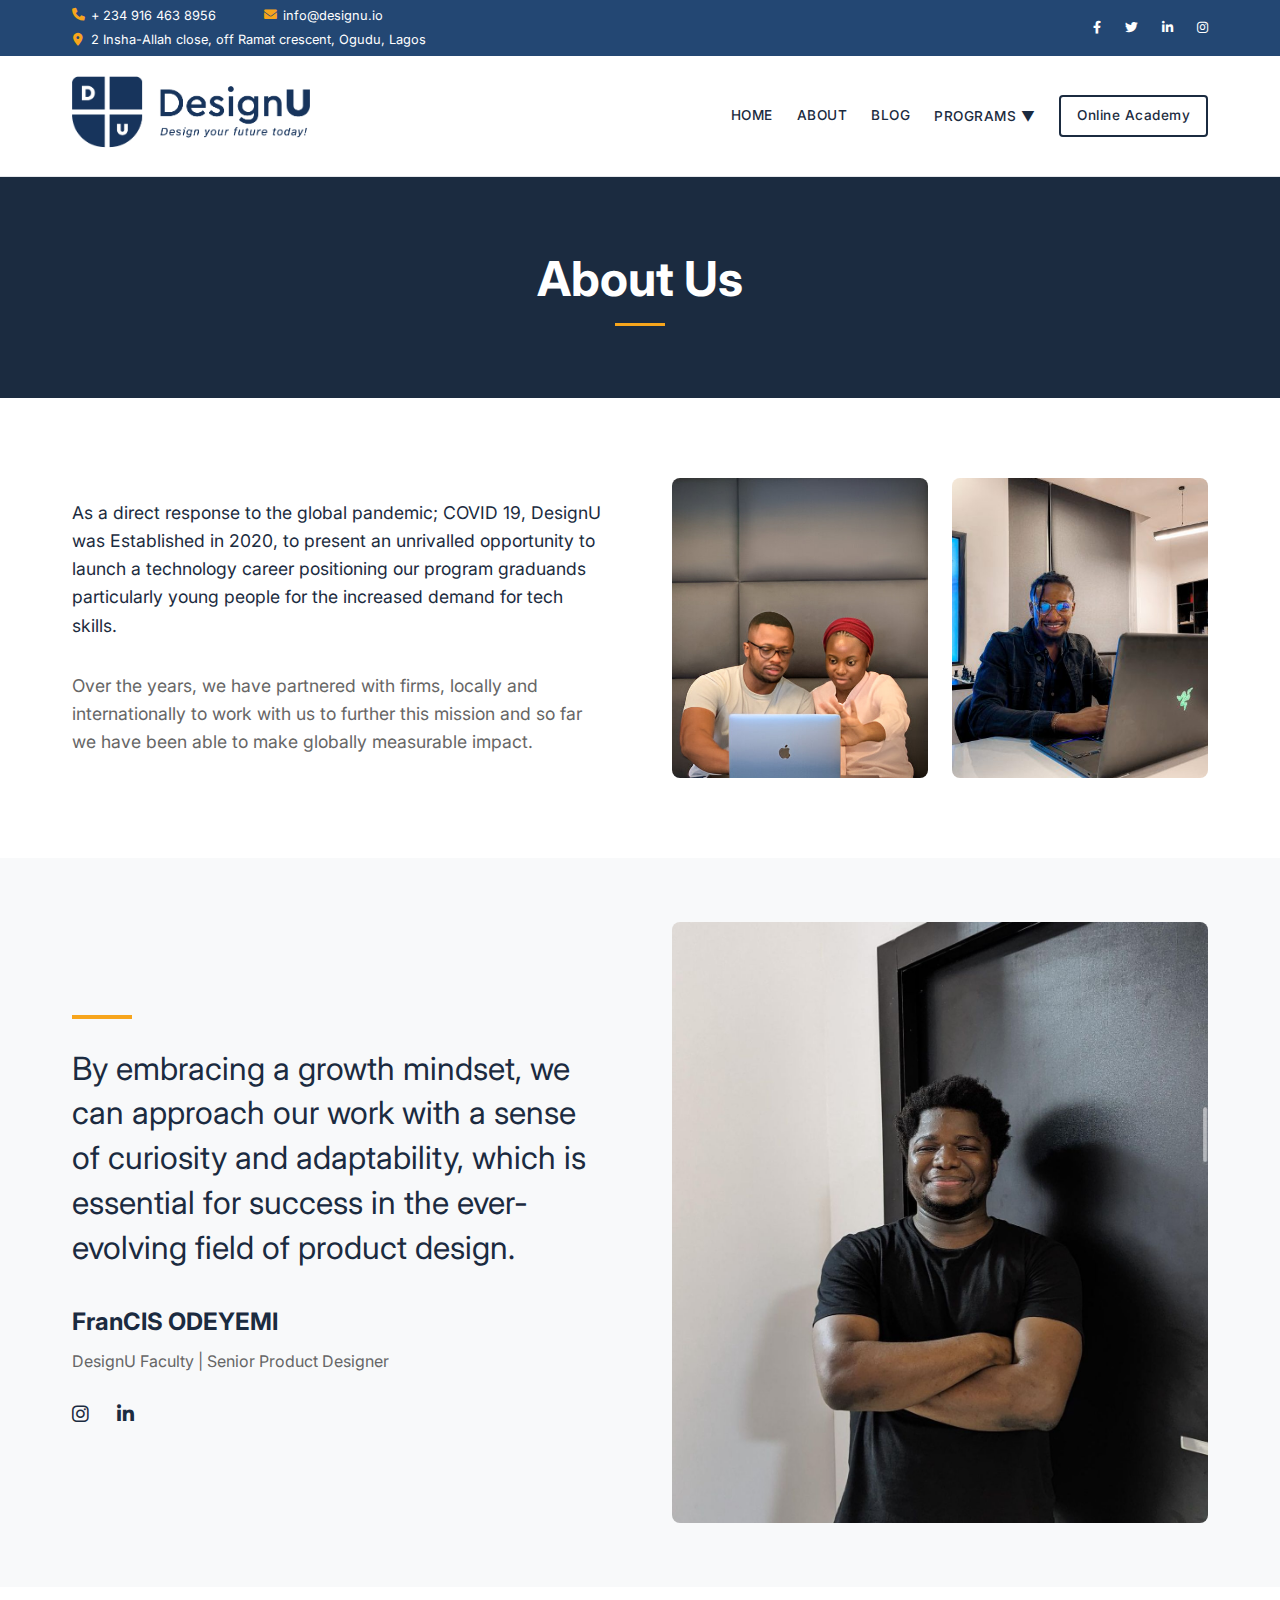
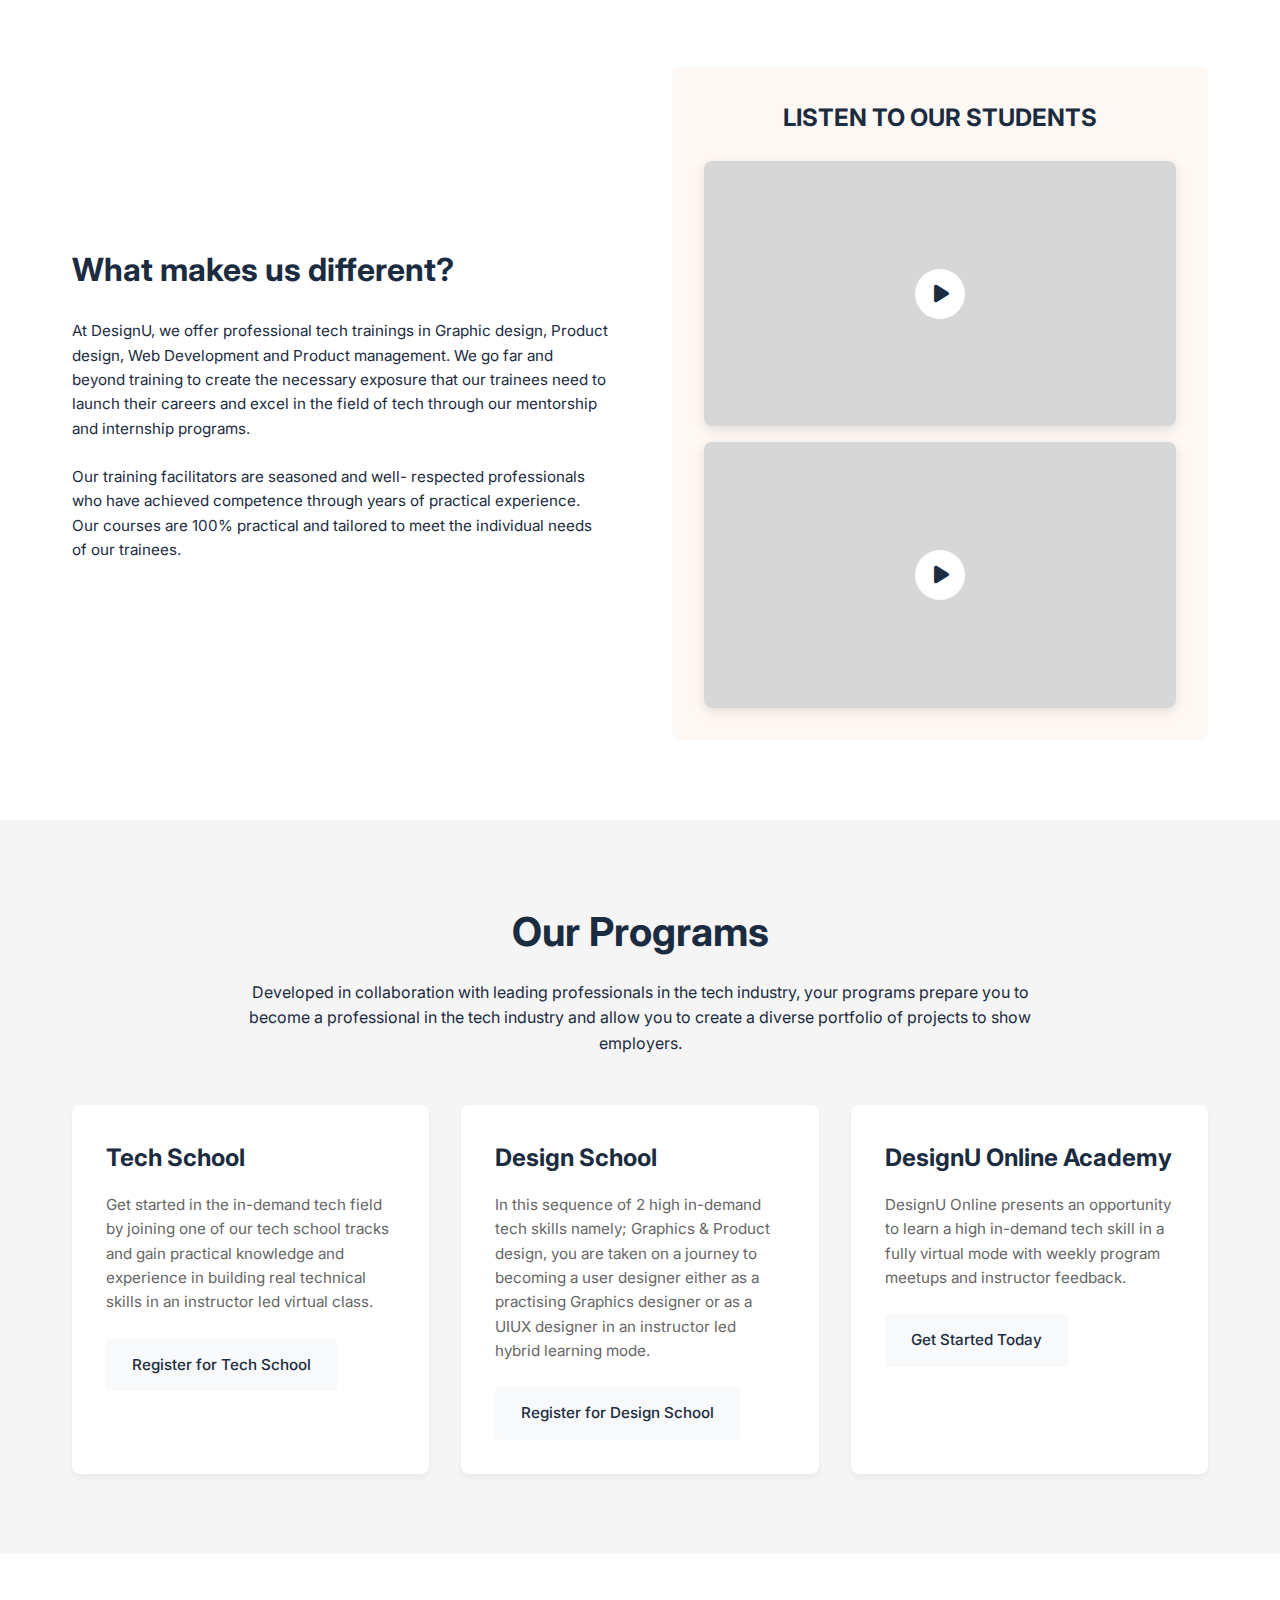
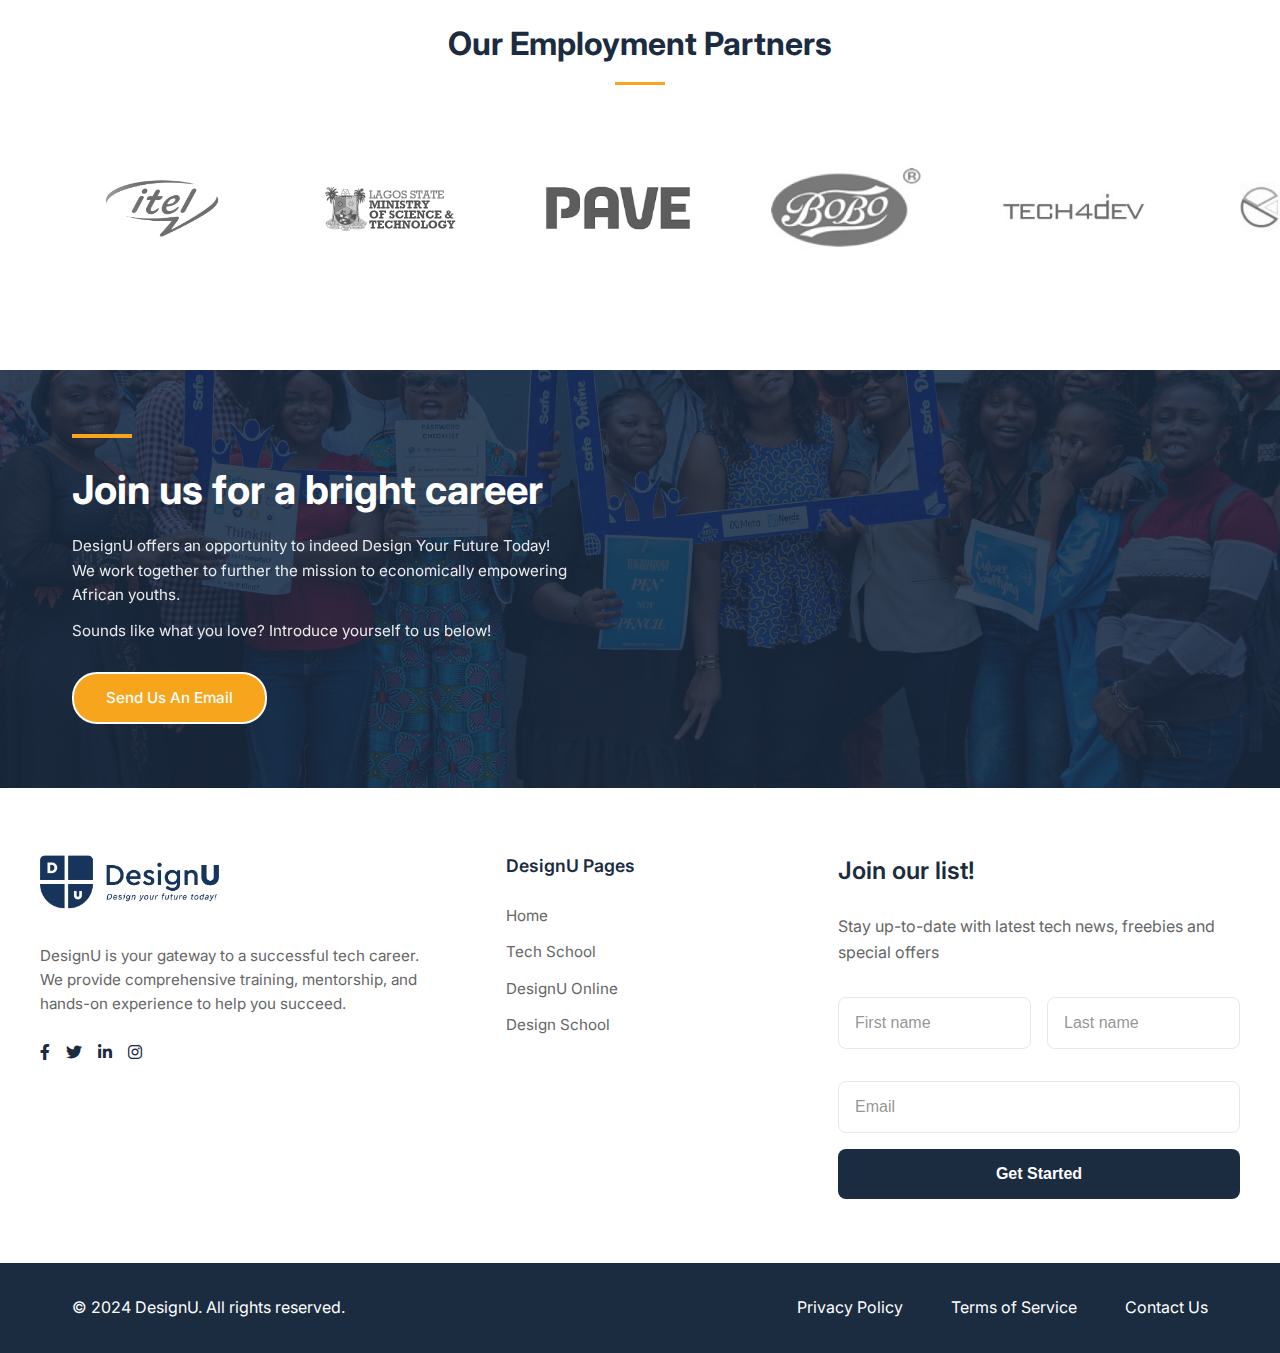
==== commit 8fafdbd2: "update entire codebase" ====
--- a/about.html
+++ b/about.html
@@ -7,6 +7,7 @@
     <link rel="stylesheet" href="css/style.css">
     <link rel="stylesheet" href="https://cdnjs.cloudflare.com/ajax/libs/font-awesome/6.0.0/css/all.min.css">
     <link href="https://fonts.googleapis.com/css2?family=Inter:wght@400;500;600;700&display=swap" rel="stylesheet">
+    <link rel="icon" href="./img/cropped-cropped-icon-blue.png">
 </head>
 <body>
     <!-- Top Bar -->
@@ -32,12 +33,12 @@
     <header class="header">
         <nav class="nav-container">
             <div class="logo">
-                <a href="/"><img src="img/300-x-100-icon-1.png" alt="DesignU Logo"></a>
+                <a href="index.html"><img src="img/300-x-100-icon-1.png" alt="DesignU Logo"></a>
             </div>
             <div class="nav-links">
                 <a href="index.html">HOME</a>
-                <a href="/about.html" class="active">ABOUT</a>
-                <a href="#blog">BLOG</a>
+                <a href="about.html" class="active">ABOUT</a>
+                <a href="https://designu.io/blog/">BLOG</a>
                 <div class="dropdown">
                     <a href="#programs">PROGRAMS ▼</a>
                     <div class="dropdown-content">
--- a/css/style.css
+++ b/css/style.css
@@ -1390,7 +1390,7 @@
 
 /* Career section */
 .career {
-    background: linear-gradient(rgba(27, 43, 64, 0.85), rgba(27, 43, 64, 0.85)), url('../img/33946170.jpg');
+    background: linear-gradient(rgba(27, 43, 64, 0.85), rgba(27, 43, 64, 0.85)), url('../img/FM_08678.jpg');
     background-size: cover;
     background-position: center;
     padding: 4rem 0;
@@ -1407,7 +1407,7 @@
     left: 0;
     width: 100%;
     height: 100%;
-    background: linear-gradient(rgba(27, 43, 64, 0.85), rgba(27, 43, 64, 0.85)), url('../img/33946170.jpg');
+    background: linear-gradient(rgba(27, 43, 64, 0.85), rgba(27, 43, 64, 0.85)), url('../img/FM_08678.jpg');
     background-size: cover;
     background-position: center;
     transition: transform 0.5s ease;
